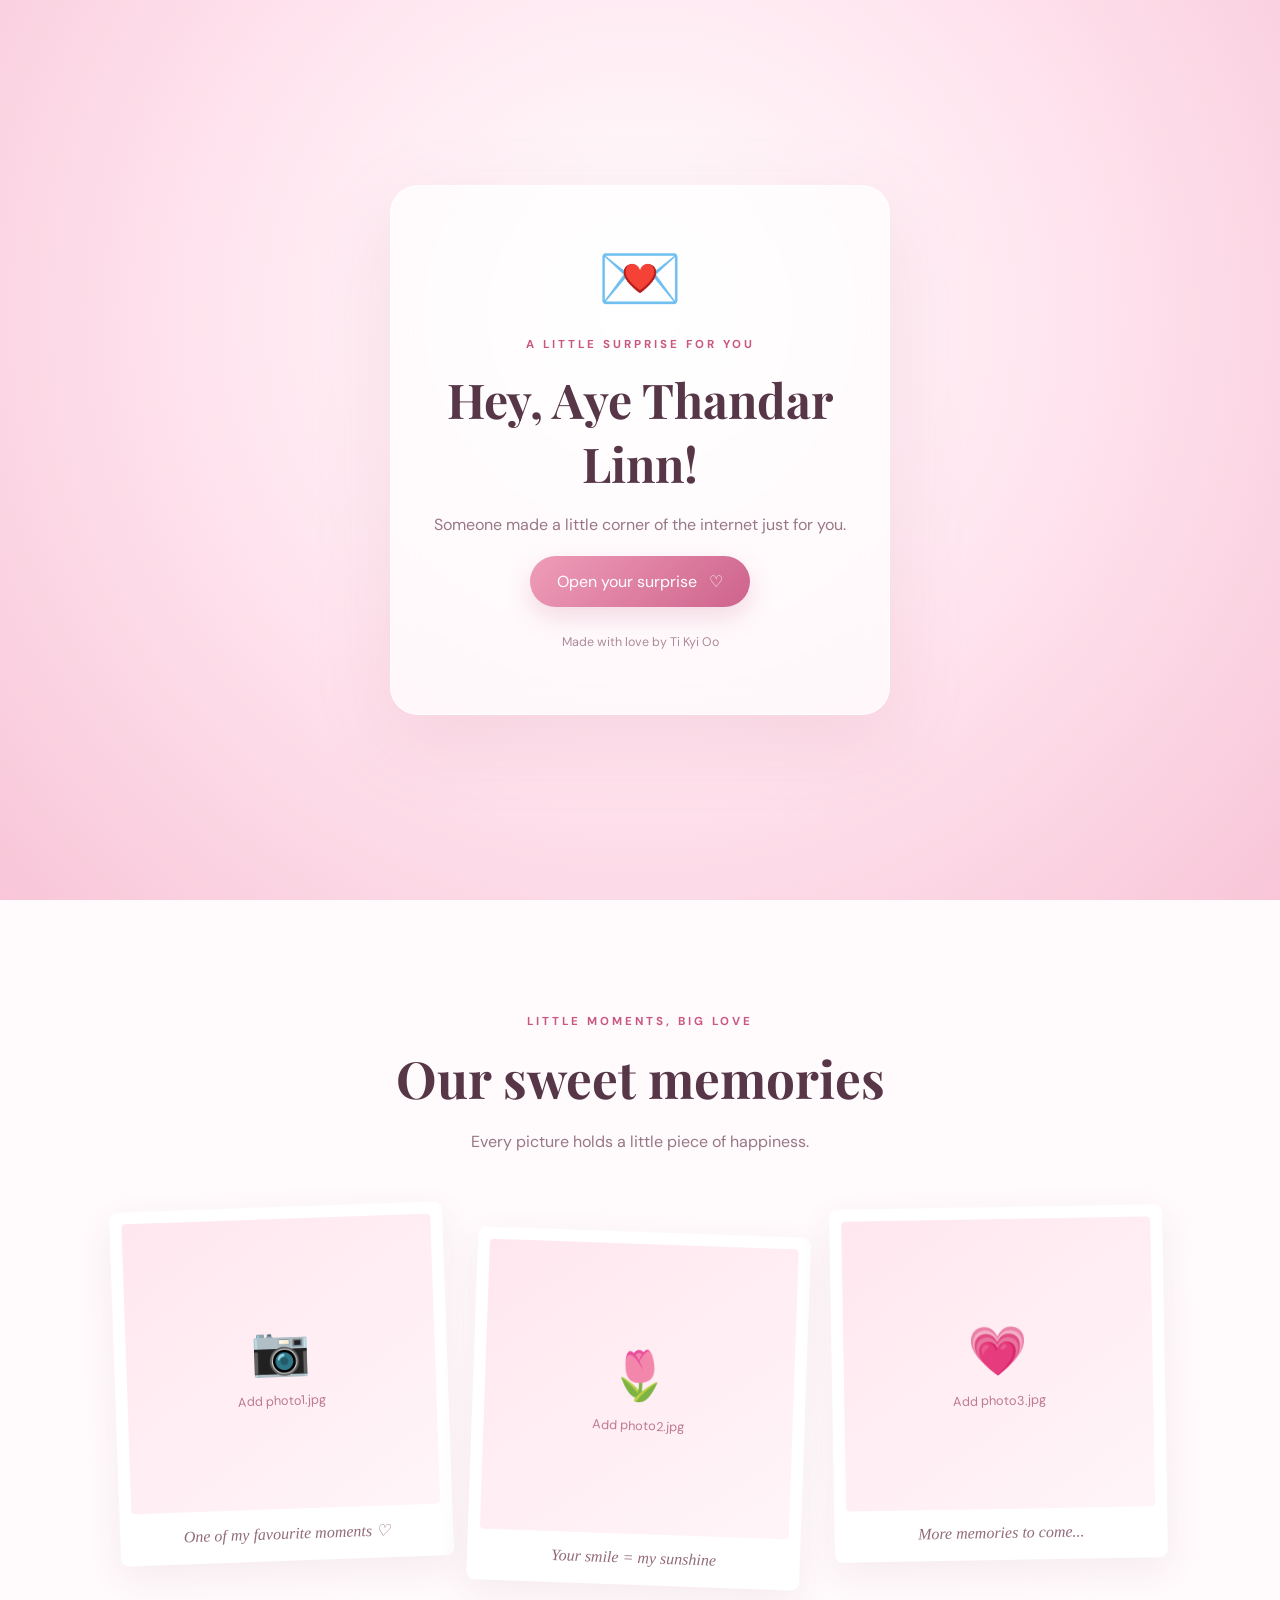
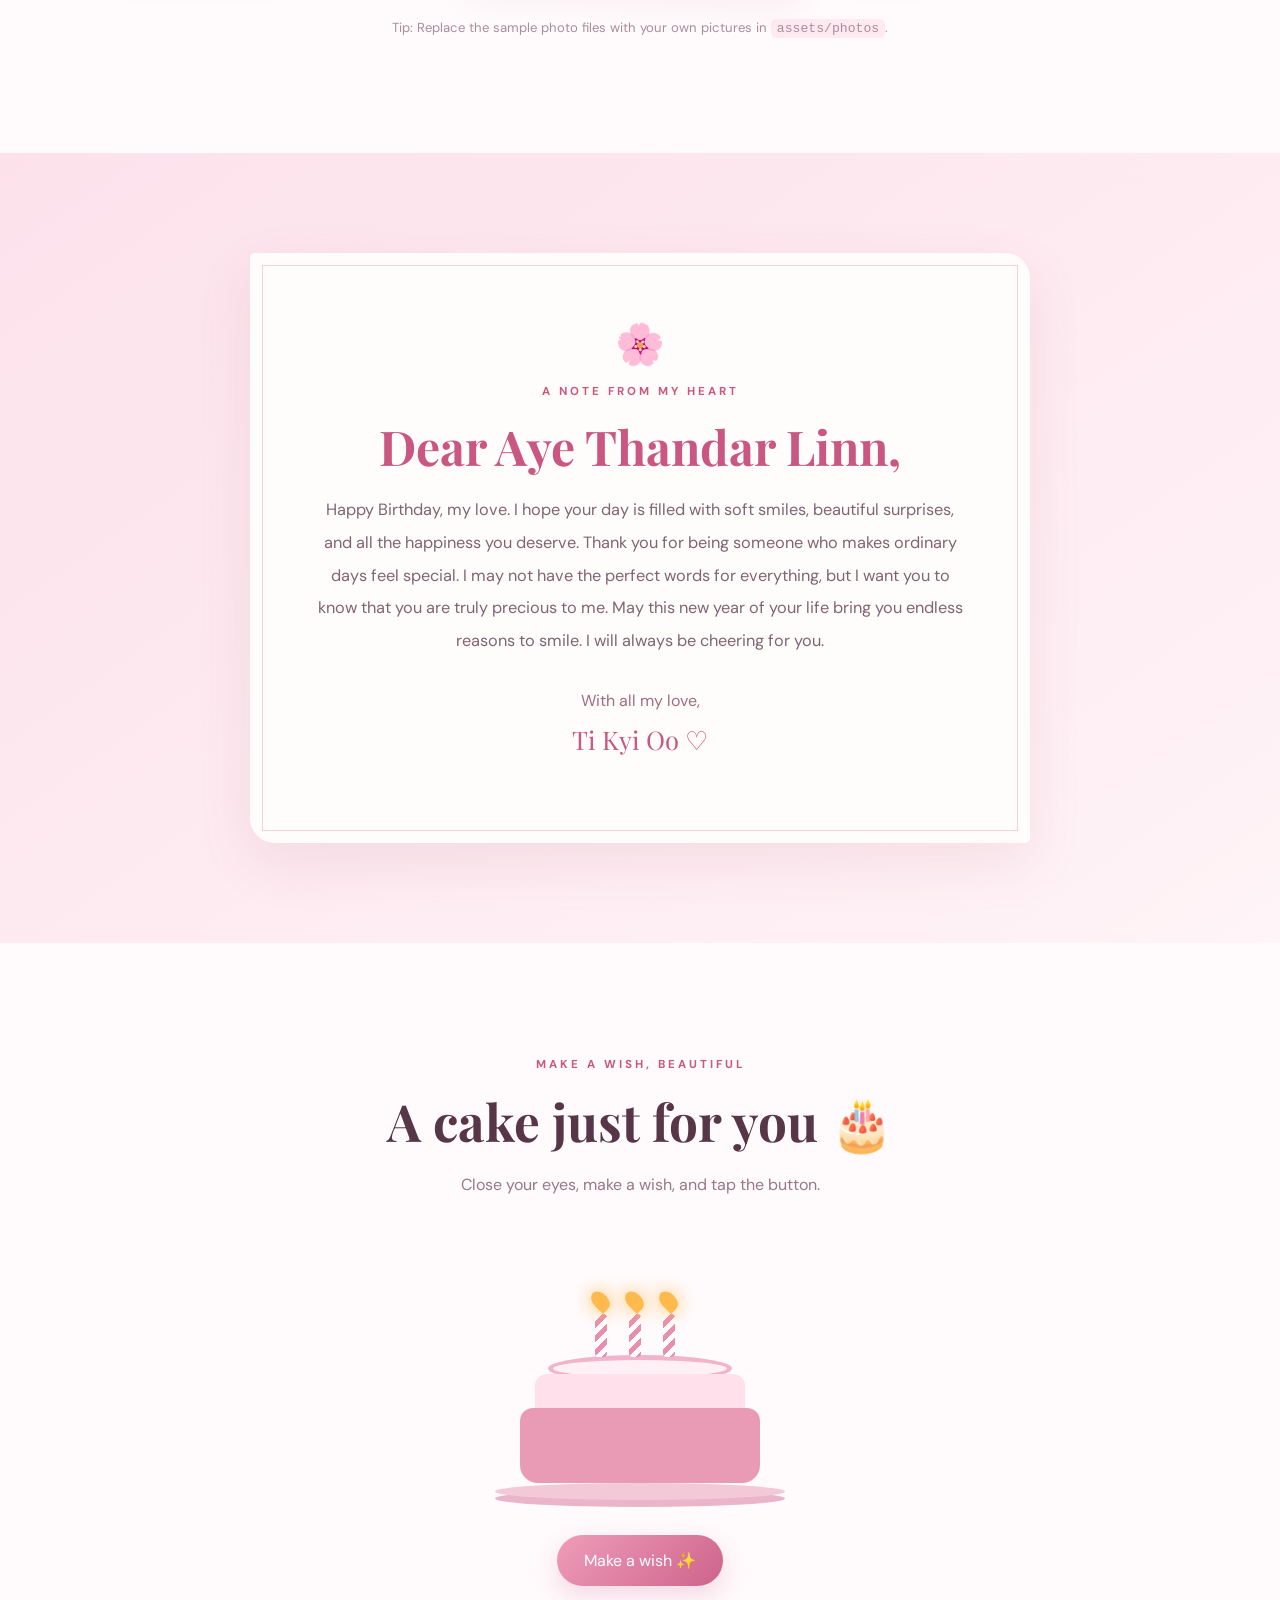
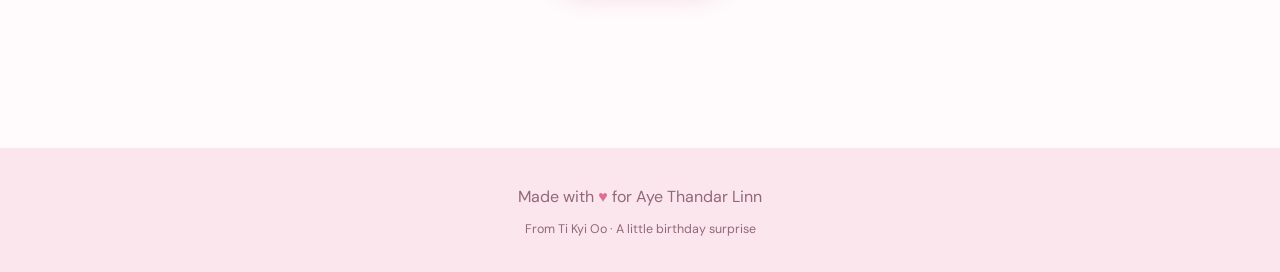
==== index.html @ 8f067bf5 "Add files via upload" ====
<!DOCTYPE html>
<html lang="en">
<head>
  <meta charset="UTF-8">
  <meta name="viewport" content="width=device-width, initial-scale=1.0">
  <meta name="theme-color" content="#fff0f5">
  <title>For Aye Thandar Linn 💗</title>
  <link rel="preconnect" href="https://fonts.googleapis.com">
  <link rel="preconnect" href="https://fonts.gstatic.com" crossorigin>
  <link href="https://fonts.googleapis.com/css2?family=DM+Sans:wght@400;500;600;700&family=Playfair+Display:wght@500;600;700&display=swap" rel="stylesheet">
  <link rel="stylesheet" href="style.css">
</head>
<body>
  <div class="floating-hearts" aria-hidden="true"></div>

  <button class="music-button" id="musicButton" type="button" aria-label="Toggle background music">
    <span id="musicIcon">♫</span><span id="musicLabel">Music off</span>
  </button>
  <audio id="backgroundMusic" loop>
    <source src="assets/music/soft-piano.mp3" type="audio/mpeg">
  </audio>

  <main>
    <section class="welcome-screen" id="welcomeScreen">
      <div class="welcome-card">
        <div class="envelope" aria-hidden="true"><span>💌</span></div>
        <p class="eyebrow">A LITTLE SURPRISE FOR YOU</p>
        <h1>Hey, Aye Thandar Linn!</h1>
        <p class="welcome-copy">Someone made a little corner of the internet just for you.</p>
        <button class="primary-button" id="openSurprise" type="button">Open your surprise <span>♡</span></button>
        <p class="tiny-note">Made with love by Ti Kyi Oo</p>
      </div>
    </section>

    <section class="hero section-padding" id="home">
      <div class="hero-glow"></div>
      <div class="hero-content">
        <p class="eyebrow">TODAY IS ALL ABOUT YOU</p>
        <div class="hero-heart">♡</div>
        <h1>Happy Birthday,<br><span>Aye Thandar Linn</span></h1>
        <p class="hero-subtitle">To the sweetest person in my world.</p>
        <a class="scroll-link" href="#memories">A little journey for you <span>↓</span></a>
      </div>
      <div class="hero-decoration decor-one">✿</div>
      <div class="hero-decoration decor-two">♡</div>
      <div class="hero-decoration decor-three">✧</div>
    </section>

    <section class="section-padding memories-section" id="memories">
      <div class="section-heading">
        <p class="eyebrow">LITTLE MOMENTS, BIG LOVE</p>
        <h2>Our sweet memories</h2>
        <p>Every picture holds a little piece of happiness.</p>
      </div>
      <div class="photo-grid">
        <figure class="photo-card photo-tall">
          <img src="assets/photos/photo1.jpg" alt="A favourite memory together" onerror="this.style.display='none'; this.nextElementSibling.style.display='grid'">
          <div class="photo-placeholder"><span>📷</span><small>Add photo1.jpg</small></div>
          <figcaption>One of my favourite moments ♡</figcaption>
        </figure>
        <figure class="photo-card photo-offset">
          <img src="assets/photos/photo2.jpg" alt="A happy memory" onerror="this.style.display='none'; this.nextElementSibling.style.display='grid'">
          <div class="photo-placeholder"><span>🌷</span><small>Add photo2.jpg</small></div>
          <figcaption>Your smile = my sunshine</figcaption>
        </figure>
        <figure class="photo-card">
          <img src="assets/photos/photo3.jpg" alt="A special moment" onerror="this.style.display='none'; this.nextElementSibling.style.display='grid'">
          <div class="photo-placeholder"><span>💗</span><small>Add photo3.jpg</small></div>
          <figcaption>More memories to come...</figcaption>
        </figure>
      </div>
      <p class="photo-tip">Tip: Replace the sample photo files with your own pictures in <code>assets/photos</code>.</p>
    </section>

    <section class="letter-section section-padding">
      <div class="letter-card">
        <div class="letter-flower">🌸</div>
        <p class="eyebrow">A NOTE FROM MY HEART</p>
        <h2>Dear Aye Thandar Linn,</h2>
        <p class="letter-text">
          Happy Birthday, my love. I hope your day is filled with soft smiles,
          beautiful surprises, and all the happiness you deserve.
          Thank you for being someone who makes ordinary days feel special.
          I may not have the perfect words for everything, but I want you to know
          that you are truly precious to me. May this new year of your life bring
          you endless reasons to smile. I will always be cheering for you.
        </p>
        <p class="signature">With all my love,<br><span>Ti Kyi Oo ♡</span></p>
      </div>
    </section>

    <section class="cake-section section-padding" id="wish">
      <div class="section-heading">
        <p class="eyebrow">MAKE A WISH, BEAUTIFUL</p>
        <h2>A cake just for you 🎂</h2>
        <p>Close your eyes, make a wish, and tap the button.</p>
      </div>
      <div class="cake-wrap">
        <div class="cake" aria-label="Birthday cake with candles">
          <div class="candles">
            <div class="candle"><i class="flame"></i></div>
            <div class="candle"><i class="flame"></i></div>
            <div class="candle"><i class="flame"></i></div>
          </div>
          <div class="cake-top"></div>
          <div class="cake-middle"></div>
          <div class="cake-bottom"></div>
          <div class="cake-plate"></div>
        </div>
      </div>
      <button class="primary-button wish-button" id="wishButton" type="button">Make a wish ✨</button>
      <p class="wish-message" id="wishMessage" aria-live="polite"></p>
      <div class="final-love" id="finalLove">
        <span>💗</span>
        <h2>You deserve the whole universe.</h2>
        <p>Happy Birthday once again, Aye Thandar Linn!</p>
        <p class="signature">Forever cheering for you — Ti Kyi Oo</p>
      </div>
    </section>
  </main>

  <footer>
    <p>Made with <span>♥</span> for Aye Thandar Linn</p>
    <small>From Ti Kyi Oo · A little birthday surprise</small>
  </footer>

  <script src="script.js"></script>
</body>
</html>
---- style.css ----
@import url('https://fonts.googleapis.com/css2?family=Noto+Sans+Myanmar:wght@400;500;600;700&display=swap');

:root {
  --pink: #ec8eae;
  --deep-pink: #c95782;
  --pale: #fff0f5;
  --cream: #fffaf7;
  --ink: #573747;
  --muted: #987786;
}
* { box-sizing: border-box; }
html { scroll-behavior: smooth; }
body {
  margin: 0; color: var(--ink); background: var(--cream);
  font-family: "DM Sans", "Noto Sans Myanmar", sans-serif;
  overflow-x: hidden;
}
button, a { font: inherit; }
button { cursor: pointer; }
.section-padding { padding: 100px 7vw; }
.eyebrow { color: var(--deep-pink); letter-spacing: 3px; font-size: .72rem; font-weight: 700; }
h1, h2 { font-family: "Playfair Display", Georgia, serif; }
h2 { font-size: clamp(2rem, 4vw, 3.2rem); margin: 10px 0; }
p { line-height: 1.8; }
.welcome-screen {
  position: fixed; inset: 0; z-index: 20; display: grid; place-items: center;
  padding: 24px; background: radial-gradient(circle at 50% 35%, #fff 0, #ffe5ef 48%, #f8c6d8 100%);
  transition: opacity .8s ease, visibility .8s ease;
}
.welcome-screen.hide { opacity: 0; visibility: hidden; pointer-events: none; }
.welcome-card {
  width: min(100%, 500px); padding: 48px 30px; text-align: center;
  border: 1px solid #ffffffc9; border-radius: 28px; background: #ffffffb8;
  box-shadow: 0 25px 80px #b65c7b22; backdrop-filter: blur(12px);
}
.envelope { font-size: 4.3rem; animation: bob 2.4s ease-in-out infinite; }
.welcome-card h1 { font-size: clamp(2.1rem, 7vw, 3rem); margin: 12px 0; }
.welcome-copy { color: var(--muted); }
.primary-button {
  border: 0; border-radius: 999px; padding: 15px 27px; color: white;
  background: linear-gradient(135deg, #ef9db9, #ce638b);
  box-shadow: 0 10px 25px #ce638b38; transition: transform .2s, box-shadow .2s;
}
.primary-button:hover { transform: translateY(-3px); box-shadow: 0 14px 30px #ce638b55; }
.primary-button span { margin-left: 8px; }
.tiny-note { color: #ad8a99; font-size: .78rem; margin-top: 24px; }
.music-button {
  position: fixed; top: 18px; right: 18px; z-index: 10; border: 1px solid #f4c9d8;
  border-radius: 999px; padding: 10px 15px; color: var(--deep-pink);
  background: #ffffffd9; box-shadow: 0 5px 20px #9e56701a;
}
.music-button span:first-child { margin-right: 7px; }
.hero {
  min-height: 100svh; display: grid; place-items: center; text-align: center;
  position: relative; overflow: hidden;
  background: radial-gradient(ellipse at 50% 45%, #fff 0, #fff1f6 48%, #fbd9e5 100%);
}
.hero-content { position: relative; z-index: 1; max-width: 800px; }
.hero-heart { font-size: 4rem; color: #e887a9; line-height: 1.2; animation: heartbeat 1.6s infinite; }
.hero h1 { font-size: clamp(3rem, 8vw, 6.2rem); line-height: 1.12; margin: 12px 0 20px; }
.hero h1 span { color: var(--deep-pink); }
.hero-subtitle { color: var(--muted); font-size: 1.1rem; }
.scroll-link { display: inline-block; margin-top: 35px; color: var(--deep-pink); text-decoration: none; }
.scroll-link span { display: block; margin-top: 8px; animation: bob 1.5s infinite; }
.hero-decoration { position: absolute; color: #e9a2ba; opacity: .6; }
.decor-one { left: 12%; top: 20%; font-size: 4rem; }
.decor-two { right: 12%; top: 28%; font-size: 5rem; }
.decor-three { right: 20%; bottom: 16%; font-size: 3rem; }
.hero-glow { position: absolute; width: 420px; height: 420px; border-radius: 50%; background: #f5b8ce33; filter: blur(40px); }
.section-heading { text-align: center; max-width: 650px; margin: 0 auto 50px; }
.section-heading > p:last-child { color: var(--muted); }
.memories-section { background: #fffafc; }
.photo-grid { max-width: 1050px; margin: auto; display: grid; grid-template-columns: repeat(3, 1fr); gap: 25px; align-items: center; }
.photo-card {
  margin: 0; padding: 12px 12px 18px; background: white; border-radius: 8px;
  box-shadow: 0 12px 35px #87465e14; transform: rotate(-2deg); transition: transform .3s;
}
.photo-card:nth-child(2) { transform: rotate(2deg) translateY(25px); }
.photo-card:nth-child(3) { transform: rotate(-1deg); }
.photo-card:hover { transform: translateY(-8px) rotate(0); }
.photo-card img, .photo-placeholder { width: 100%; height: 290px; object-fit: cover; border-radius: 4px; }
.photo-placeholder { display: none; place-content: center; gap: 10px; text-align: center; color: #bd7892; background: linear-gradient(145deg, #ffe7ef, #fff5f8); }
.photo-placeholder span { font-size: 3rem; }
.photo-placeholder small { font-size: .8rem; }
.photo-card figcaption { text-align: center; padding-top: 15px; color: #926b7b; font-family: Georgia, serif; font-style: italic; }
.photo-tip { text-align: center; color: #aa8d9a; font-size: .82rem; margin-top: 55px; }
code { background: #ffeaf1; padding: 2px 6px; border-radius: 5px; }
.letter-section { background: linear-gradient(145deg, #fce1eb, #fff4f7); }
.letter-card {
  max-width: 780px; margin: auto; padding: clamp(30px, 6vw, 65px);
  background: #fffdfb; border-radius: 5px 25px 5px 25px; position: relative;
  box-shadow: 0 20px 55px #a84e701c; text-align: center;
}
.letter-card:before { content: ""; position: absolute; inset: 12px; border: 1px solid #f4d1dd; pointer-events: none; }
.letter-flower { font-size: 2.5rem; }
.letter-card h2 { font-size: clamp(2rem, 5vw, 3rem); color: var(--deep-pink); }
.letter-text { color: #806474; line-height: 2; font-size: 1.02rem; }
.signature { color: #a06c82; margin-top: 30px; }
.signature span { font-family: "Playfair Display", Georgia, serif; color: var(--deep-pink); font-size: 1.6rem; }
.cake-section { text-align: center; background: #fffafc; }
.cake-wrap { display: flex; justify-content: center; padding: 45px 0 25px; }
.cake { width: 240px; position: relative; height: 205px; }
.cake-plate { position: absolute; bottom: 0; left: -25px; width: 290px; height: 17px; border-radius: 50%; background: #f3c9d8; box-shadow: 0 7px 0 #eab5c9; }
.cake-bottom, .cake-middle, .cake-top { position: absolute; left: 0; width: 240px; border-radius: 13px 13px 18px 18px; }
.cake-bottom { bottom: 17px; height: 75px; background: #e99ab5; }
.cake-middle { bottom: 78px; left: 15px; width: 210px; height: 48px; background: #ffe0eb; border-radius: 12px; }
.cake-top { bottom: 118px; left: 28px; width: 184px; height: 27px; background: #fff0f5; border-radius: 50%; border: 5px solid #f1b4ca; }
.candles { position: absolute; z-index: 2; bottom: 143px; left: 75px; display: flex; gap: 22px; }
.candle { width: 12px; height: 43px; border-radius: 4px; background: repeating-linear-gradient(135deg, #fff 0 5px, #e98eae 5px 10px); position: relative; }
.flame { position: absolute; width: 15px; height: 22px; border-radius: 50% 50% 50% 0; background: #ffb94d; transform: rotate(-45deg); top: -24px; left: -2px; box-shadow: 0 0 18px #ffbd59; animation: flicker .6s infinite alternate; }
.cake.blown .flame { opacity: 0; transform: scale(.2); }
.wish-button { margin-top: 10px; }
.wish-message { color: var(--deep-pink); min-height: 30px; font-weight: 600; }
.final-love { display: none; margin: 35px auto 0; animation: fadeUp .8s ease both; }
.final-love.show { display: block; }
.final-love > span { font-size: 3rem; }
.final-love h2 { color: var(--deep-pink); }
footer { padding: 35px 20px; text-align: center; background: #fbe6ee; color: #93677a; }
footer p { margin: 0 0 5px; }
footer span { color: #dc6e95; }
footer small { font-size: .78rem; }
.floating-hearts { position: fixed; inset: 0; pointer-events: none; z-index: 5; overflow: hidden; }
.floating-heart { position: absolute; bottom: -30px; color: #e98eae; opacity: .65; animation: floatUp linear forwards; }
@keyframes floatUp { to { transform: translateY(-110vh) rotate(35deg); opacity: 0; } }
@keyframes bob { 50% { transform: translateY(-9px); } }
@keyframes heartbeat { 0%,100% { transform: scale(1); } 50% { transform: scale(1.13); } }
@keyframes flicker { from { transform: rotate(-45deg) scale(1); } to { transform: rotate(-42deg) scale(.88); } }
@keyframes fadeUp { from { opacity: 0; transform: translateY(18px); } to { opacity: 1; transform: translateY(0); } }
@media (max-width: 700px) {
  .section-padding { padding: 75px 6vw; }
  .welcome-card { padding: 38px 22px; }
  .hero-decoration { opacity: .35; }
  .decor-one { left: 5%; top: 17%; }
  .decor-two { right: 5%; top: 22%; }
  .photo-grid { grid-template-columns: 1fr; max-width: 390px; gap: 28px; }
  .photo-card, .photo-card:nth-child(2), .photo-card:nth-child(3) { transform: none; }
  .photo-card img, .photo-placeholder { height: 330px; }
  .photo-tip { margin-top: 35px; }
  .music-button { top: 12px; right: 12px; }
  .letter-text { font-size: .95rem; }
}
@media (prefers-reduced-motion: reduce) {
  *, *::before, *::after { scroll-behavior: auto !important; animation-duration: .01ms !important; animation-iteration-count: 1 !important; transition-duration: .01ms !important; }
}
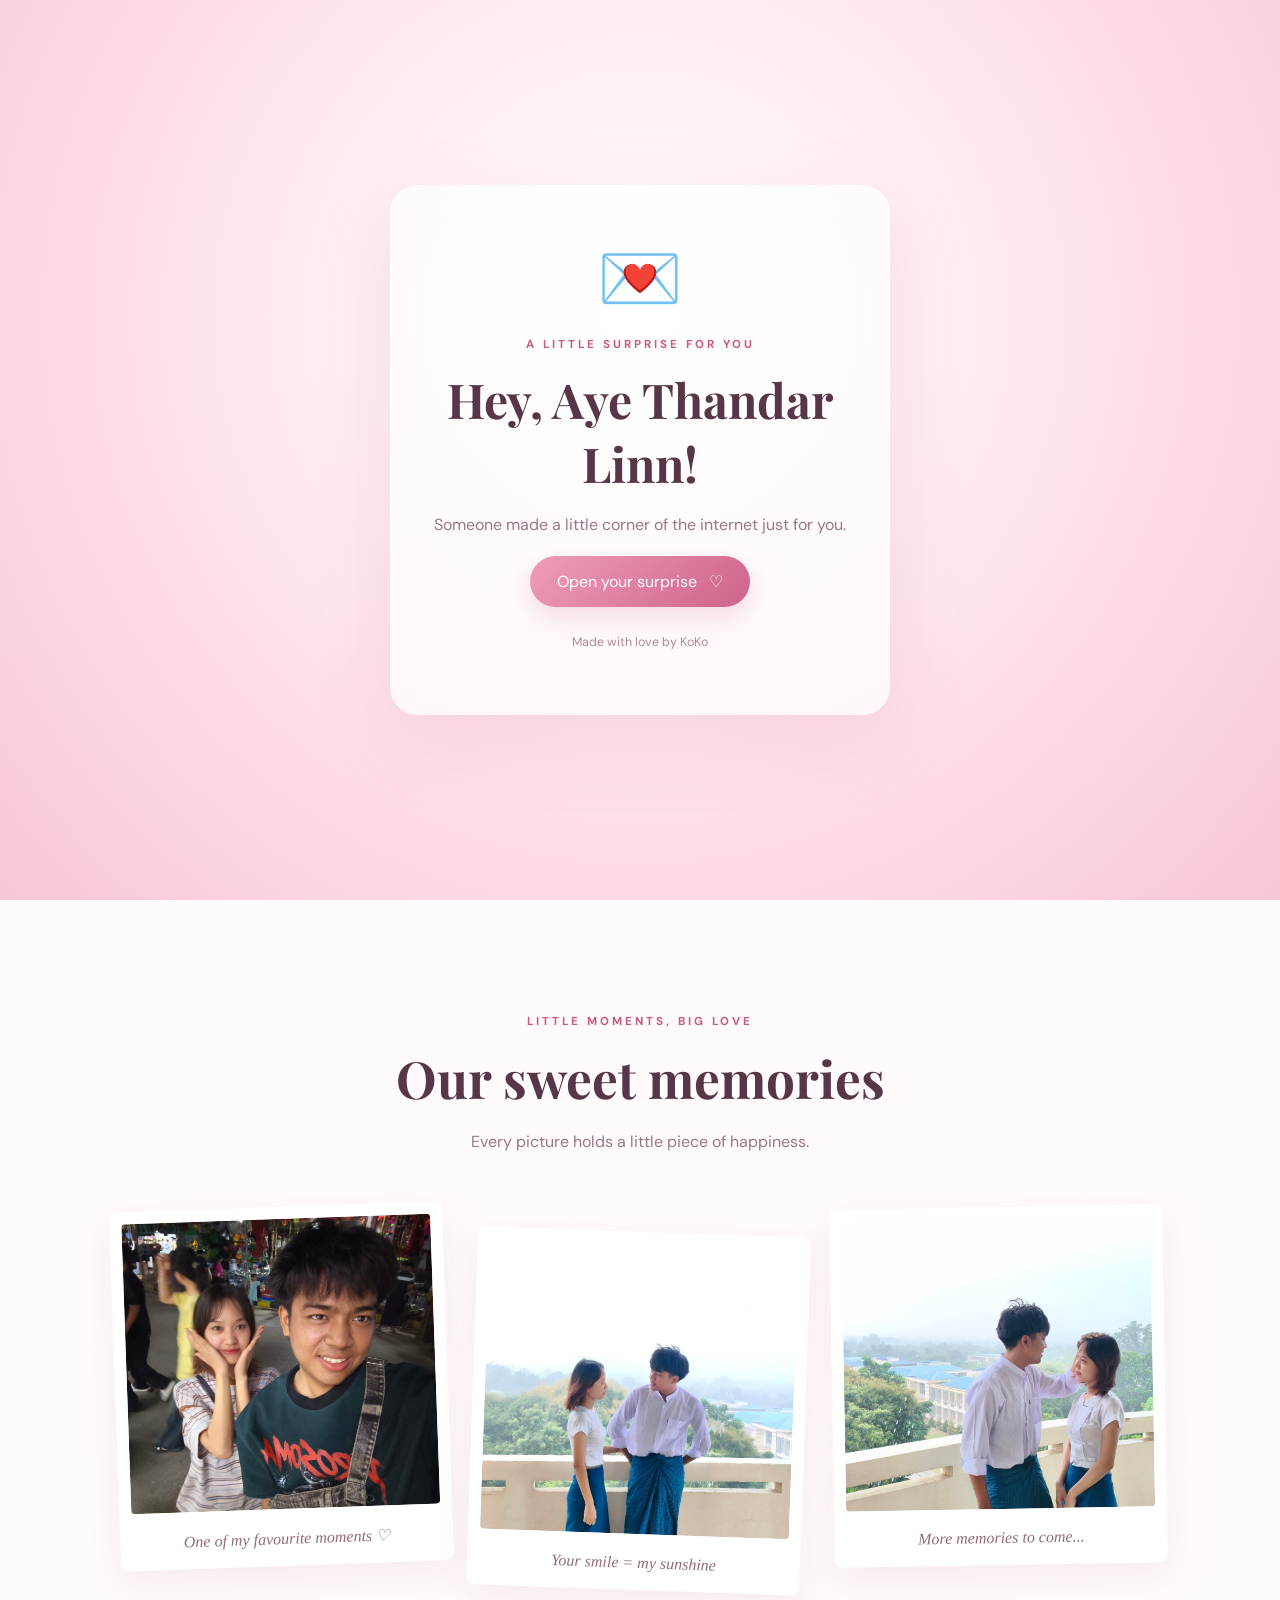
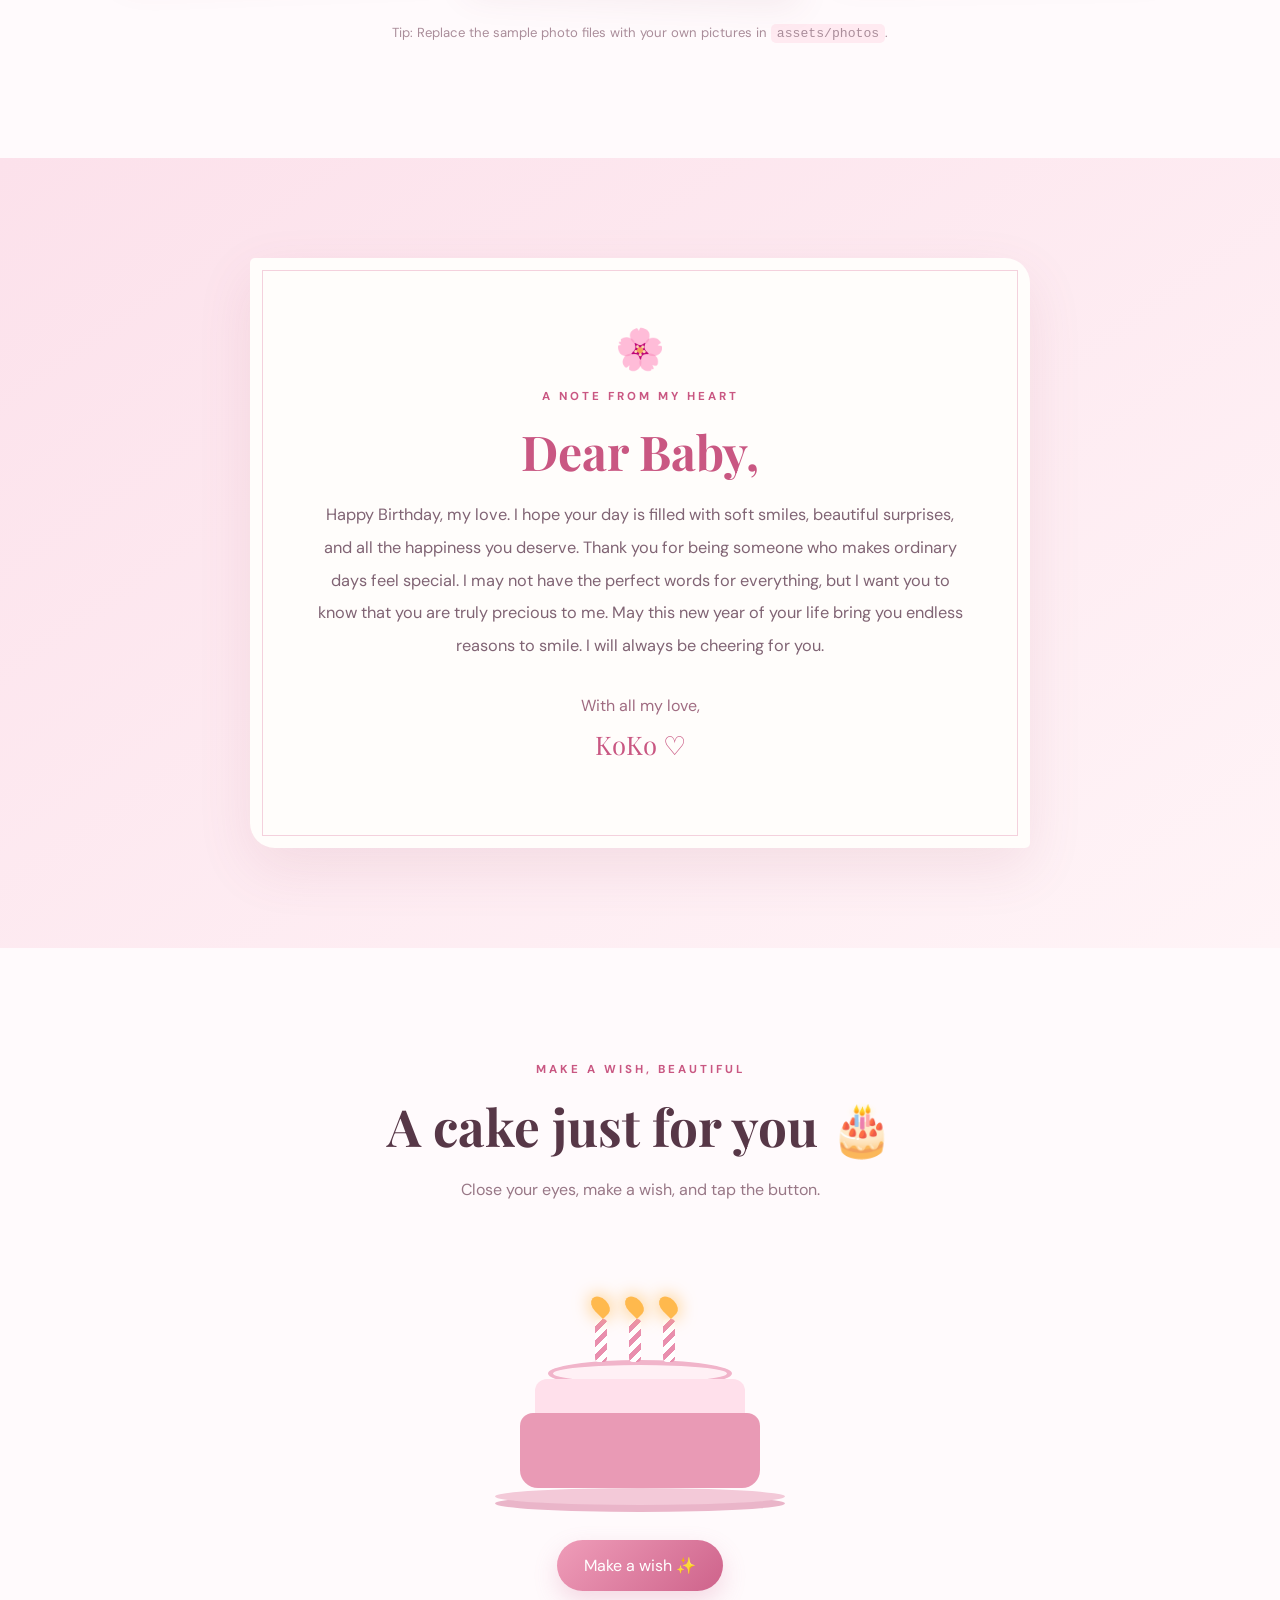
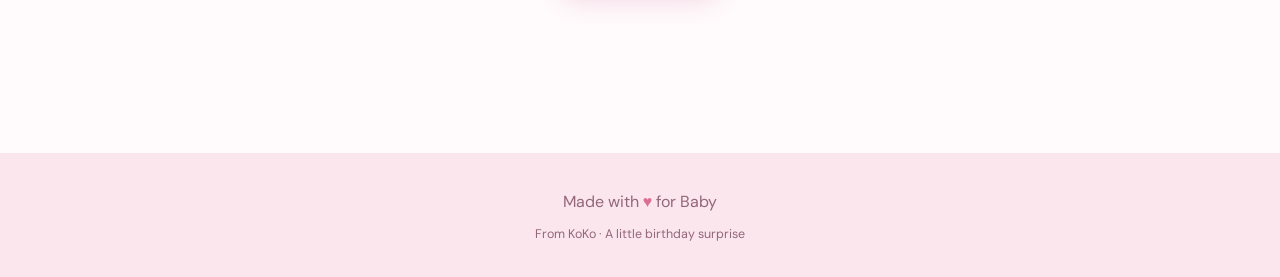
==== commit 7a0ec3da: "Update birthday message for recipient" ====
--- a/index.html
+++ b/index.html
@@ -4,7 +4,7 @@
   <meta charset="UTF-8">
   <meta name="viewport" content="width=device-width, initial-scale=1.0">
   <meta name="theme-color" content="#fff0f5">
-  <title>For Aye Thandar Linn 💗</title>
+  <title>For Baby💗</title>
   <link rel="preconnect" href="https://fonts.googleapis.com">
   <link rel="preconnect" href="https://fonts.gstatic.com" crossorigin>
   <link href="https://fonts.googleapis.com/css2?family=DM+Sans:wght@400;500;600;700&family=Playfair+Display:wght@500;600;700&display=swap" rel="stylesheet">
@@ -28,7 +28,7 @@
         <h1>Hey, Aye Thandar Linn!</h1>
         <p class="welcome-copy">Someone made a little corner of the internet just for you.</p>
         <button class="primary-button" id="openSurprise" type="button">Open your surprise <span>♡</span></button>
-        <p class="tiny-note">Made with love by Ti Kyi Oo</p>
+        <p class="tiny-note">Made with love by KoKo</p>
       </div>
     </section>
 
@@ -76,7 +76,7 @@
       <div class="letter-card">
         <div class="letter-flower">🌸</div>
         <p class="eyebrow">A NOTE FROM MY HEART</p>
-        <h2>Dear Aye Thandar Linn,</h2>
+        <h2>Dear Baby,</h2>
         <p class="letter-text">
           Happy Birthday, my love. I hope your day is filled with soft smiles,
           beautiful surprises, and all the happiness you deserve.
@@ -85,7 +85,7 @@
           that you are truly precious to me. May this new year of your life bring
           you endless reasons to smile. I will always be cheering for you.
         </p>
-        <p class="signature">With all my love,<br><span>Ti Kyi Oo ♡</span></p>
+        <p class="signature">With all my love,<br><span>KoKo ♡</span></p>
       </div>
     </section>
 
@@ -113,15 +113,15 @@
       <div class="final-love" id="finalLove">
         <span>💗</span>
         <h2>You deserve the whole universe.</h2>
-        <p>Happy Birthday once again, Aye Thandar Linn!</p>
+        <p>Happy Birthday once again,Baby!</p>
         <p class="signature">Forever cheering for you — Ti Kyi Oo</p>
       </div>
     </section>
   </main>
 
   <footer>
-    <p>Made with <span>♥</span> for Aye Thandar Linn</p>
-    <small>From Ti Kyi Oo · A little birthday surprise</small>
+    <p>Made with <span>♥</span> for Baby</p>
+    <small>From KoKo · A little birthday surprise</small>
   </footer>
 
   <script src="script.js"></script>
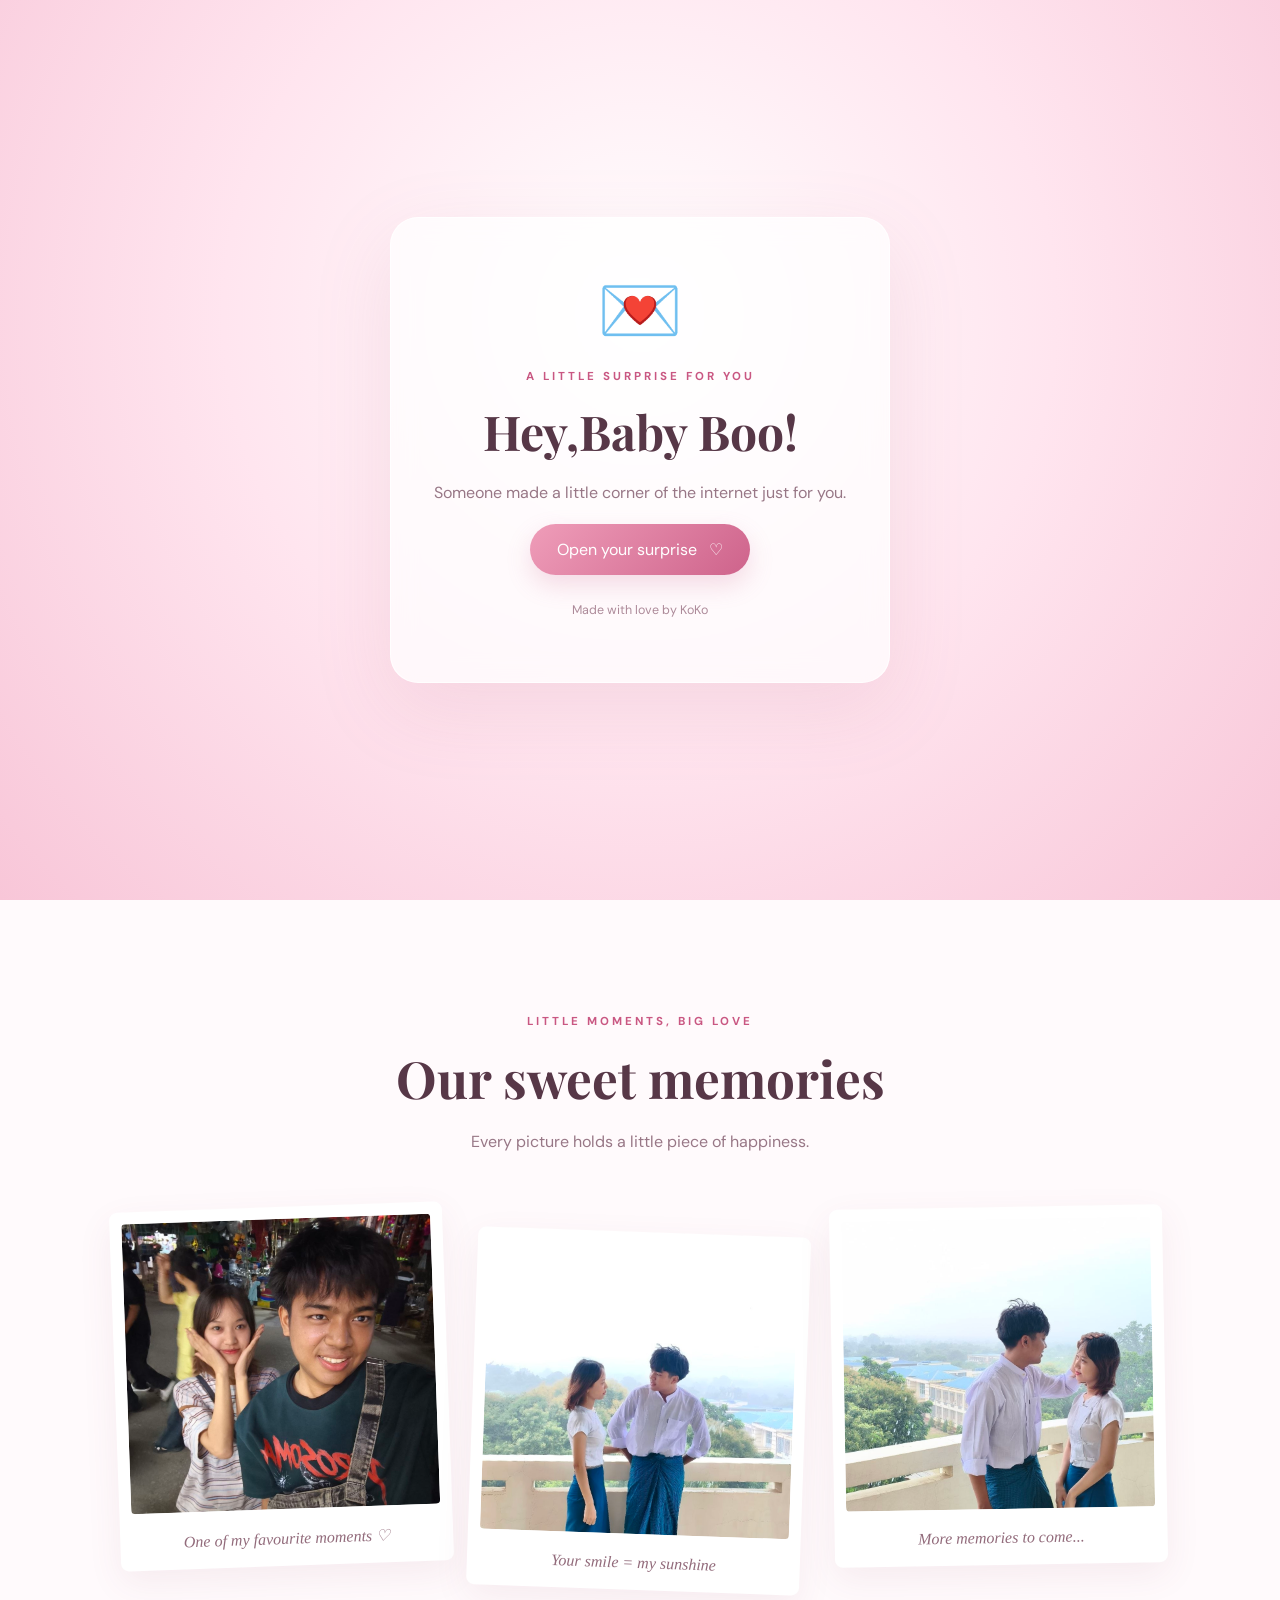
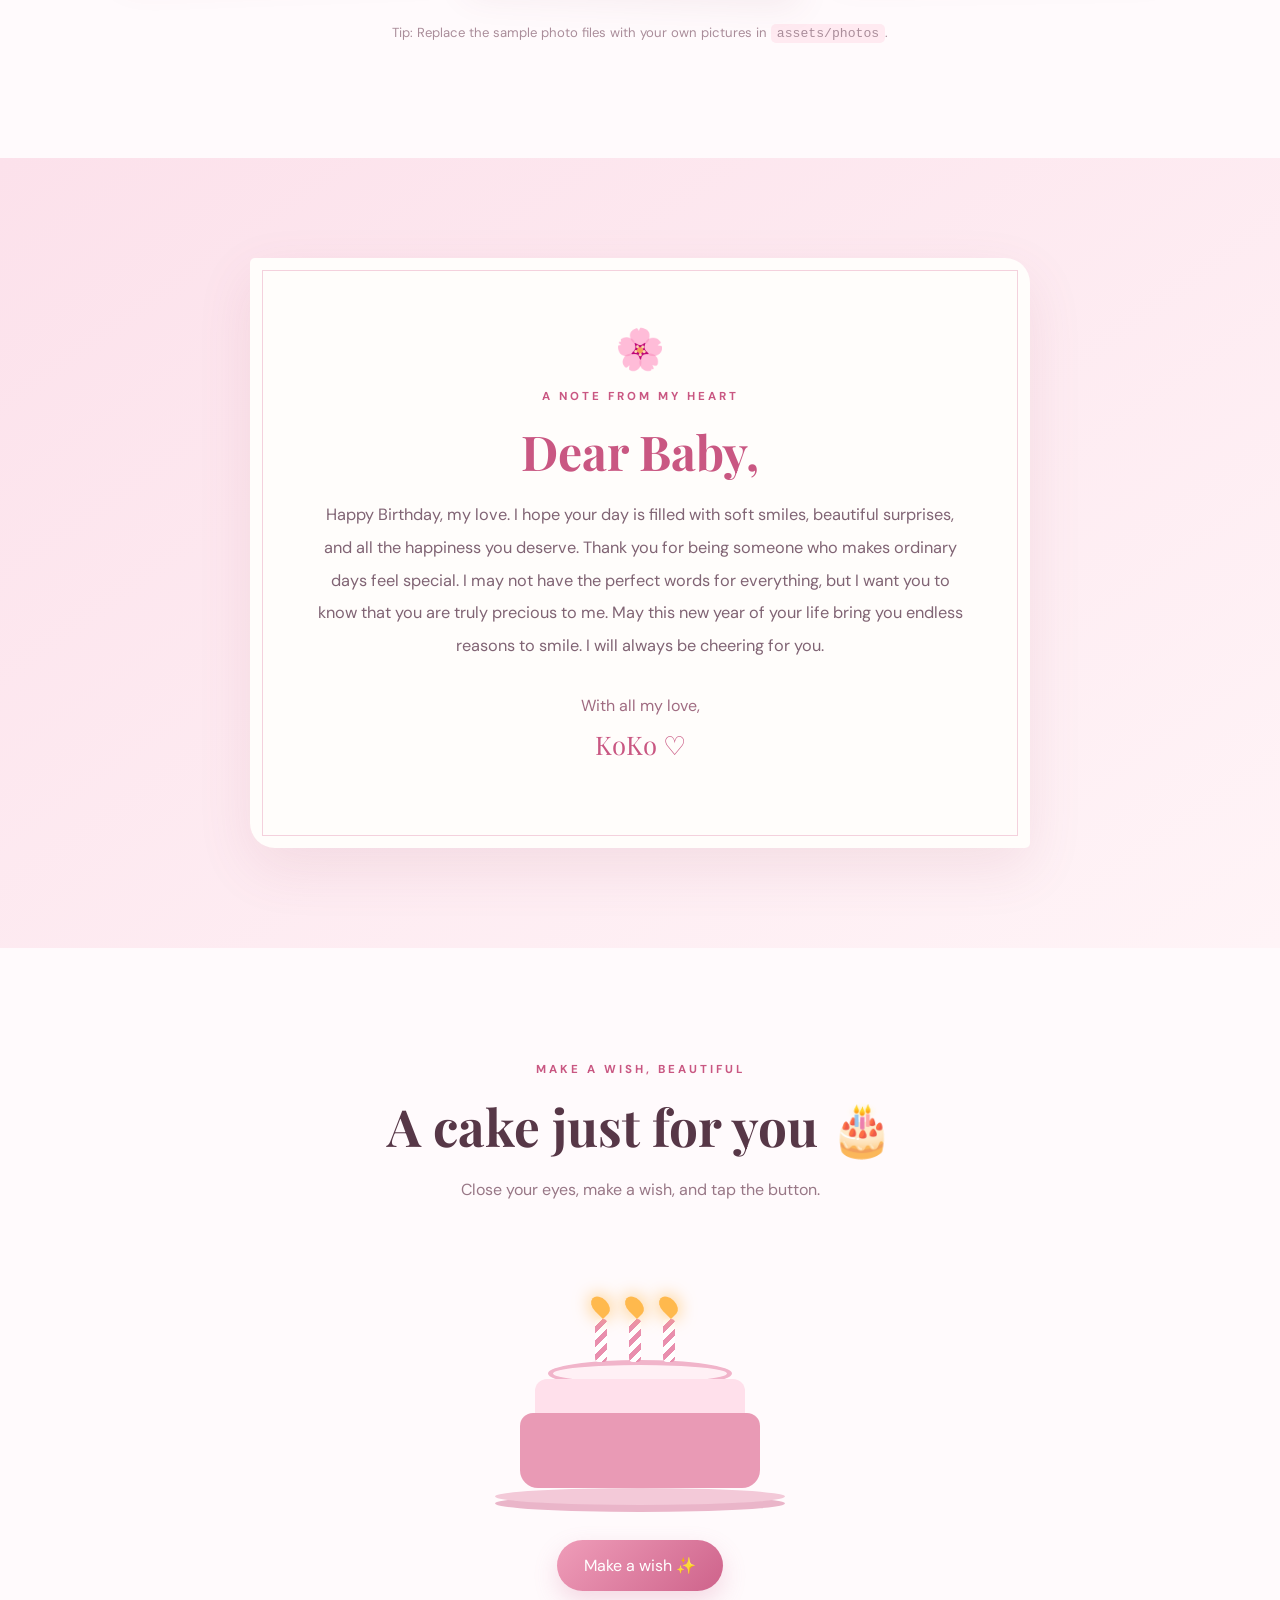
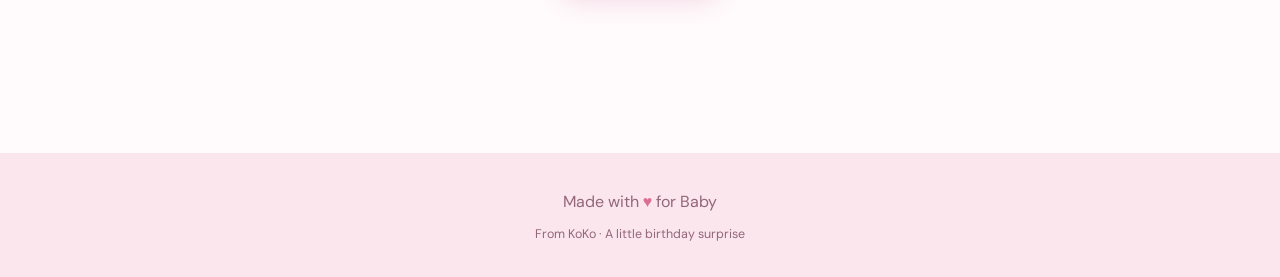
==== commit dea1fd9e: "Change greeting from 'Aye Thandar Linn' to 'Baby Boo'" ====
--- a/index.html
+++ b/index.html
@@ -25,7 +25,7 @@
       <div class="welcome-card">
         <div class="envelope" aria-hidden="true"><span>💌</span></div>
         <p class="eyebrow">A LITTLE SURPRISE FOR YOU</p>
-        <h1>Hey, Aye Thandar Linn!</h1>
+        <h1>Hey,Baby Boo!</h1>
         <p class="welcome-copy">Someone made a little corner of the internet just for you.</p>
         <button class="primary-button" id="openSurprise" type="button">Open your surprise <span>♡</span></button>
         <p class="tiny-note">Made with love by KoKo</p>
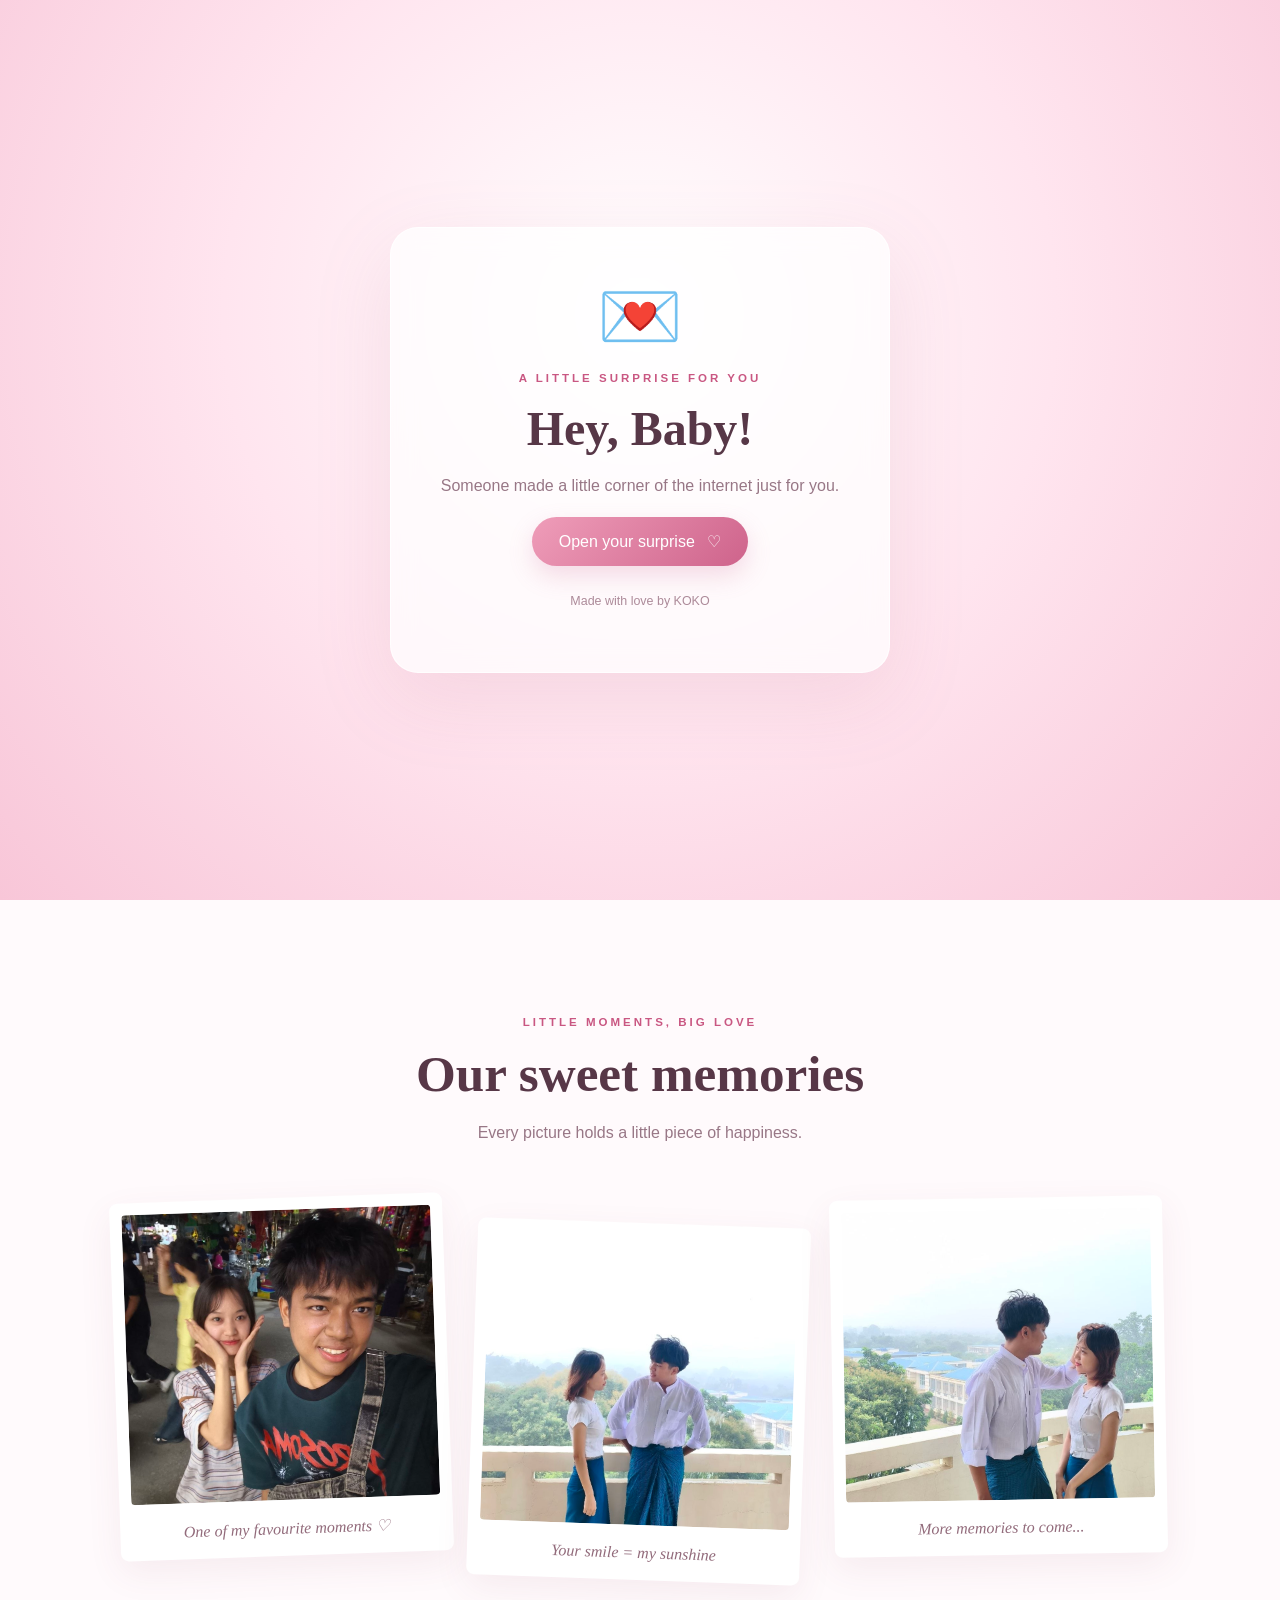
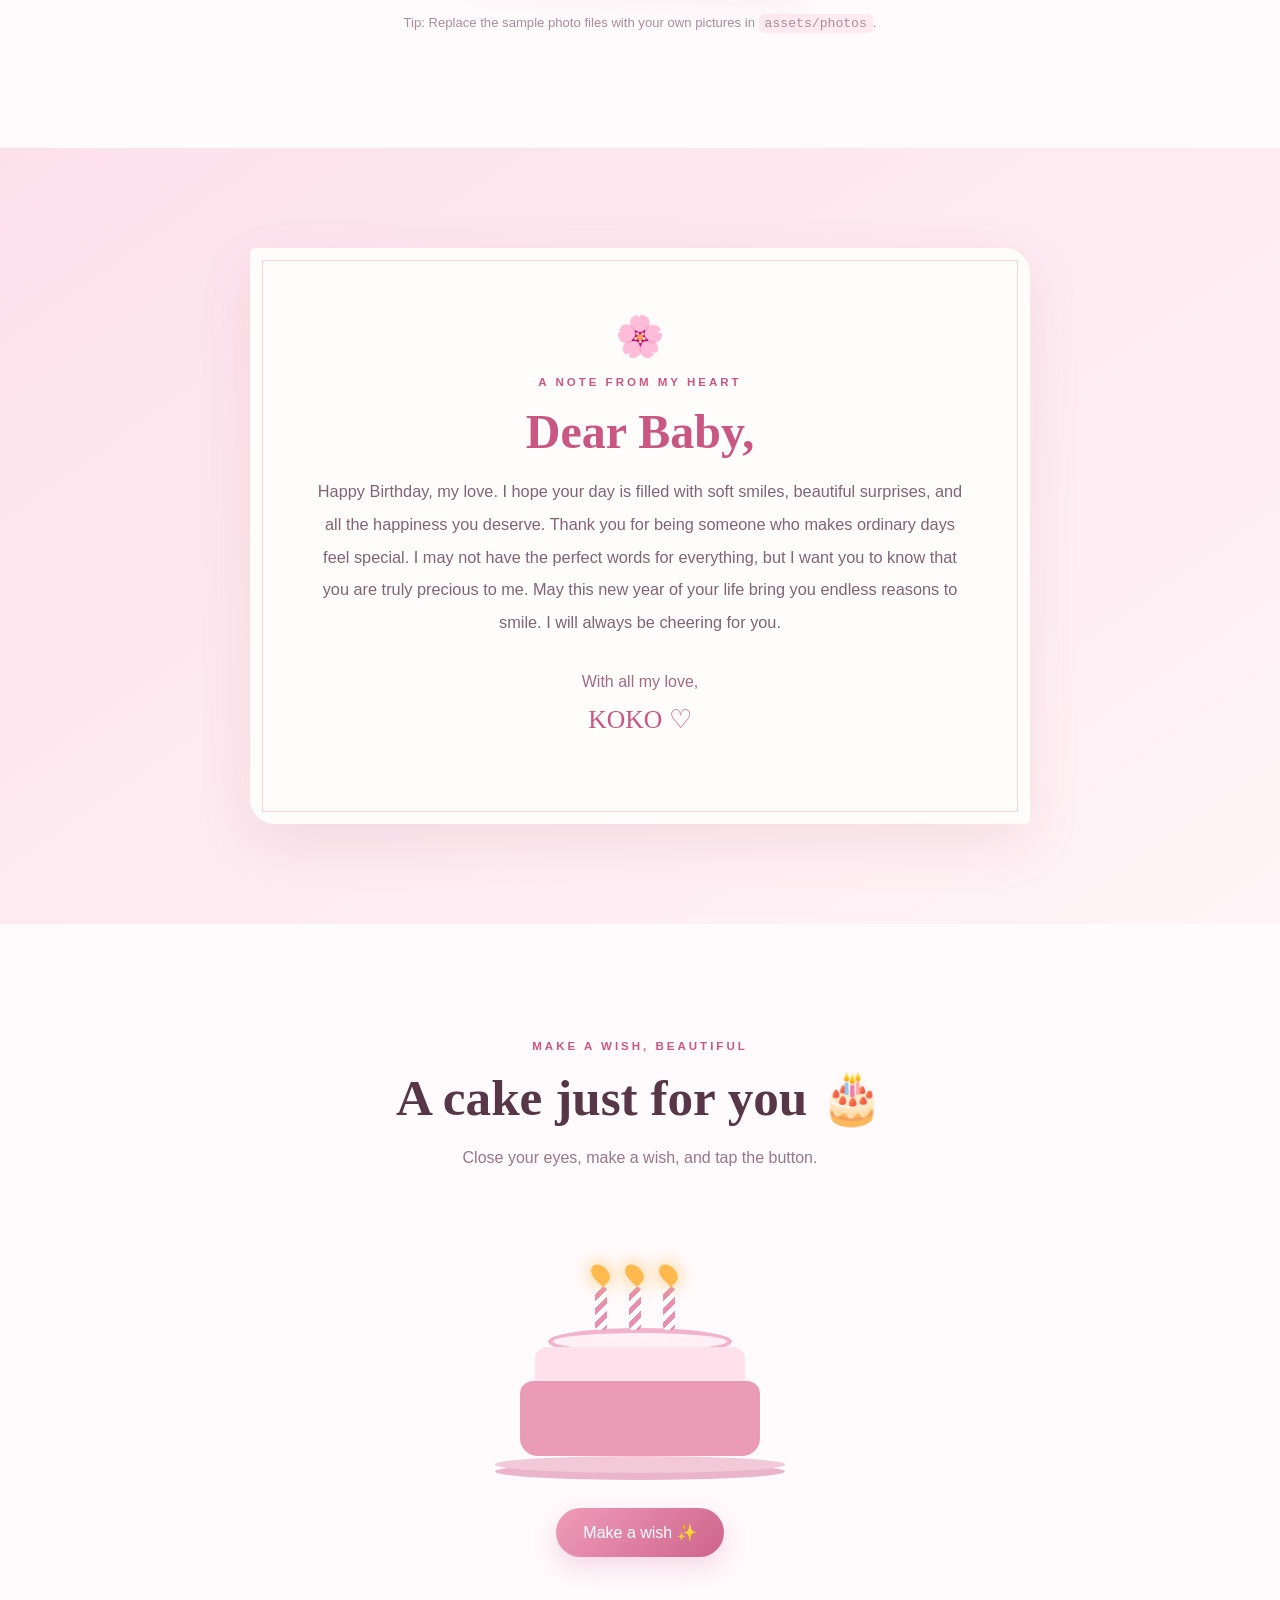
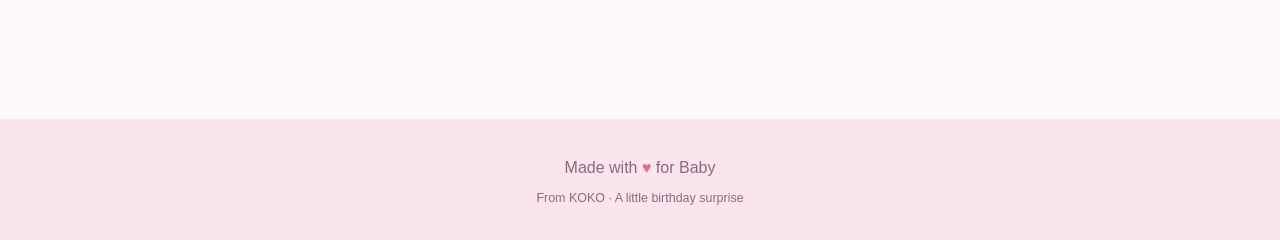
==== commit 99d63711: "Add files via upload" ====
--- a/index.html
+++ b/index.html
@@ -4,10 +4,7 @@
   <meta charset="UTF-8">
   <meta name="viewport" content="width=device-width, initial-scale=1.0">
   <meta name="theme-color" content="#fff0f5">
-  <title>For Baby💗</title>
-  <link rel="preconnect" href="https://fonts.googleapis.com">
-  <link rel="preconnect" href="https://fonts.gstatic.com" crossorigin>
-  <link href="https://fonts.googleapis.com/css2?family=DM+Sans:wght@400;500;600;700&family=Playfair+Display:wght@500;600;700&display=swap" rel="stylesheet">
+  <title>For Baby 💗</title>
   <link rel="stylesheet" href="style.css">
 </head>
 <body>
@@ -16,7 +13,7 @@
   <button class="music-button" id="musicButton" type="button" aria-label="Toggle background music">
     <span id="musicIcon">♫</span><span id="musicLabel">Music off</span>
   </button>
-  <audio id="backgroundMusic" loop>
+  <audio id="backgroundMusic" loop preload="none">
     <source src="assets/music/soft-piano.mp3" type="audio/mpeg">
   </audio>
 
@@ -25,10 +22,10 @@
       <div class="welcome-card">
         <div class="envelope" aria-hidden="true"><span>💌</span></div>
         <p class="eyebrow">A LITTLE SURPRISE FOR YOU</p>
-        <h1>Hey,Baby Boo!</h1>
+        <h1>Hey, Baby!</h1>
         <p class="welcome-copy">Someone made a little corner of the internet just for you.</p>
         <button class="primary-button" id="openSurprise" type="button">Open your surprise <span>♡</span></button>
-        <p class="tiny-note">Made with love by KoKo</p>
+        <p class="tiny-note">Made with love by KOKO</p>
       </div>
     </section>
 
@@ -37,7 +34,7 @@
       <div class="hero-content">
         <p class="eyebrow">TODAY IS ALL ABOUT YOU</p>
         <div class="hero-heart">♡</div>
-        <h1>Happy Birthday,<br><span>Aye Thandar Linn</span></h1>
+        <h1>Happy Birthday,<br><span>Baby</span></h1>
         <p class="hero-subtitle">To the sweetest person in my world.</p>
         <a class="scroll-link" href="#memories">A little journey for you <span>↓</span></a>
       </div>
@@ -54,17 +51,17 @@
       </div>
       <div class="photo-grid">
         <figure class="photo-card photo-tall">
-          <img src="assets/photos/photo1.jpg" alt="A favourite memory together" onerror="this.style.display='none'; this.nextElementSibling.style.display='grid'">
+          <img loading="lazy" src="assets/photos/photo1.jpg" alt="A favourite memory together" onerror="this.style.display='none'; this.nextElementSibling.style.display='grid'">
           <div class="photo-placeholder"><span>📷</span><small>Add photo1.jpg</small></div>
           <figcaption>One of my favourite moments ♡</figcaption>
         </figure>
         <figure class="photo-card photo-offset">
-          <img src="assets/photos/photo2.jpg" alt="A happy memory" onerror="this.style.display='none'; this.nextElementSibling.style.display='grid'">
+          <img loading="lazy" src="assets/photos/photo2.jpg" alt="A happy memory" onerror="this.style.display='none'; this.nextElementSibling.style.display='grid'">
           <div class="photo-placeholder"><span>🌷</span><small>Add photo2.jpg</small></div>
           <figcaption>Your smile = my sunshine</figcaption>
         </figure>
         <figure class="photo-card">
-          <img src="assets/photos/photo3.jpg" alt="A special moment" onerror="this.style.display='none'; this.nextElementSibling.style.display='grid'">
+          <img loading="lazy" src="assets/photos/photo3.jpg" alt="A special moment" onerror="this.style.display='none'; this.nextElementSibling.style.display='grid'">
           <div class="photo-placeholder"><span>💗</span><small>Add photo3.jpg</small></div>
           <figcaption>More memories to come...</figcaption>
         </figure>
@@ -85,7 +82,7 @@
           that you are truly precious to me. May this new year of your life bring
           you endless reasons to smile. I will always be cheering for you.
         </p>
-        <p class="signature">With all my love,<br><span>KoKo ♡</span></p>
+        <p class="signature">With all my love,<br><span>KOKO ♡</span></p>
       </div>
     </section>
 
@@ -113,15 +110,15 @@
       <div class="final-love" id="finalLove">
         <span>💗</span>
         <h2>You deserve the whole universe.</h2>
-        <p>Happy Birthday once again,Baby!</p>
-        <p class="signature">Forever cheering for you — Ti Kyi Oo</p>
+        <p>Happy Birthday once again, Baby!</p>
+        <p class="signature">Forever cheering for you — KOKO</p>
       </div>
     </section>
   </main>
 
   <footer>
     <p>Made with <span>♥</span> for Baby</p>
-    <small>From KoKo · A little birthday surprise</small>
+    <small>From KOKO · A little birthday surprise</small>
   </footer>
 
   <script src="script.js"></script>
--- a/style.css
+++ b/style.css
@@ -1,4 +1,3 @@
-@import url('https://fonts.googleapis.com/css2?family=Noto+Sans+Myanmar:wght@400;500;600;700&display=swap');
 
 :root {
   --pink: #ec8eae;
@@ -12,14 +11,14 @@
 html { scroll-behavior: smooth; }
 body {
   margin: 0; color: var(--ink); background: var(--cream);
-  font-family: "DM Sans", "Noto Sans Myanmar", sans-serif;
+  font-family: Arial, "Noto Sans Myanmar", sans-serif;
   overflow-x: hidden;
 }
 button, a { font: inherit; }
 button { cursor: pointer; }
 .section-padding { padding: 100px 7vw; }
 .eyebrow { color: var(--deep-pink); letter-spacing: 3px; font-size: .72rem; font-weight: 700; }
-h1, h2 { font-family: "Playfair Display", Georgia, serif; }
+h1, h2 { font-family: Georgia, "Times New Roman", serif; }
 h2 { font-size: clamp(2rem, 4vw, 3.2rem); margin: 10px 0; }
 p { line-height: 1.8; }
 .welcome-screen {
@@ -96,7 +95,7 @@
 .letter-card h2 { font-size: clamp(2rem, 5vw, 3rem); color: var(--deep-pink); }
 .letter-text { color: #806474; line-height: 2; font-size: 1.02rem; }
 .signature { color: #a06c82; margin-top: 30px; }
-.signature span { font-family: "Playfair Display", Georgia, serif; color: var(--deep-pink); font-size: 1.6rem; }
+.signature span { font-family: Georgia, "Times New Roman", serif; color: var(--deep-pink); font-size: 1.6rem; }
 .cake-section { text-align: center; background: #fffafc; }
 .cake-wrap { display: flex; justify-content: center; padding: 45px 0 25px; }
 .cake { width: 240px; position: relative; height: 205px; }
